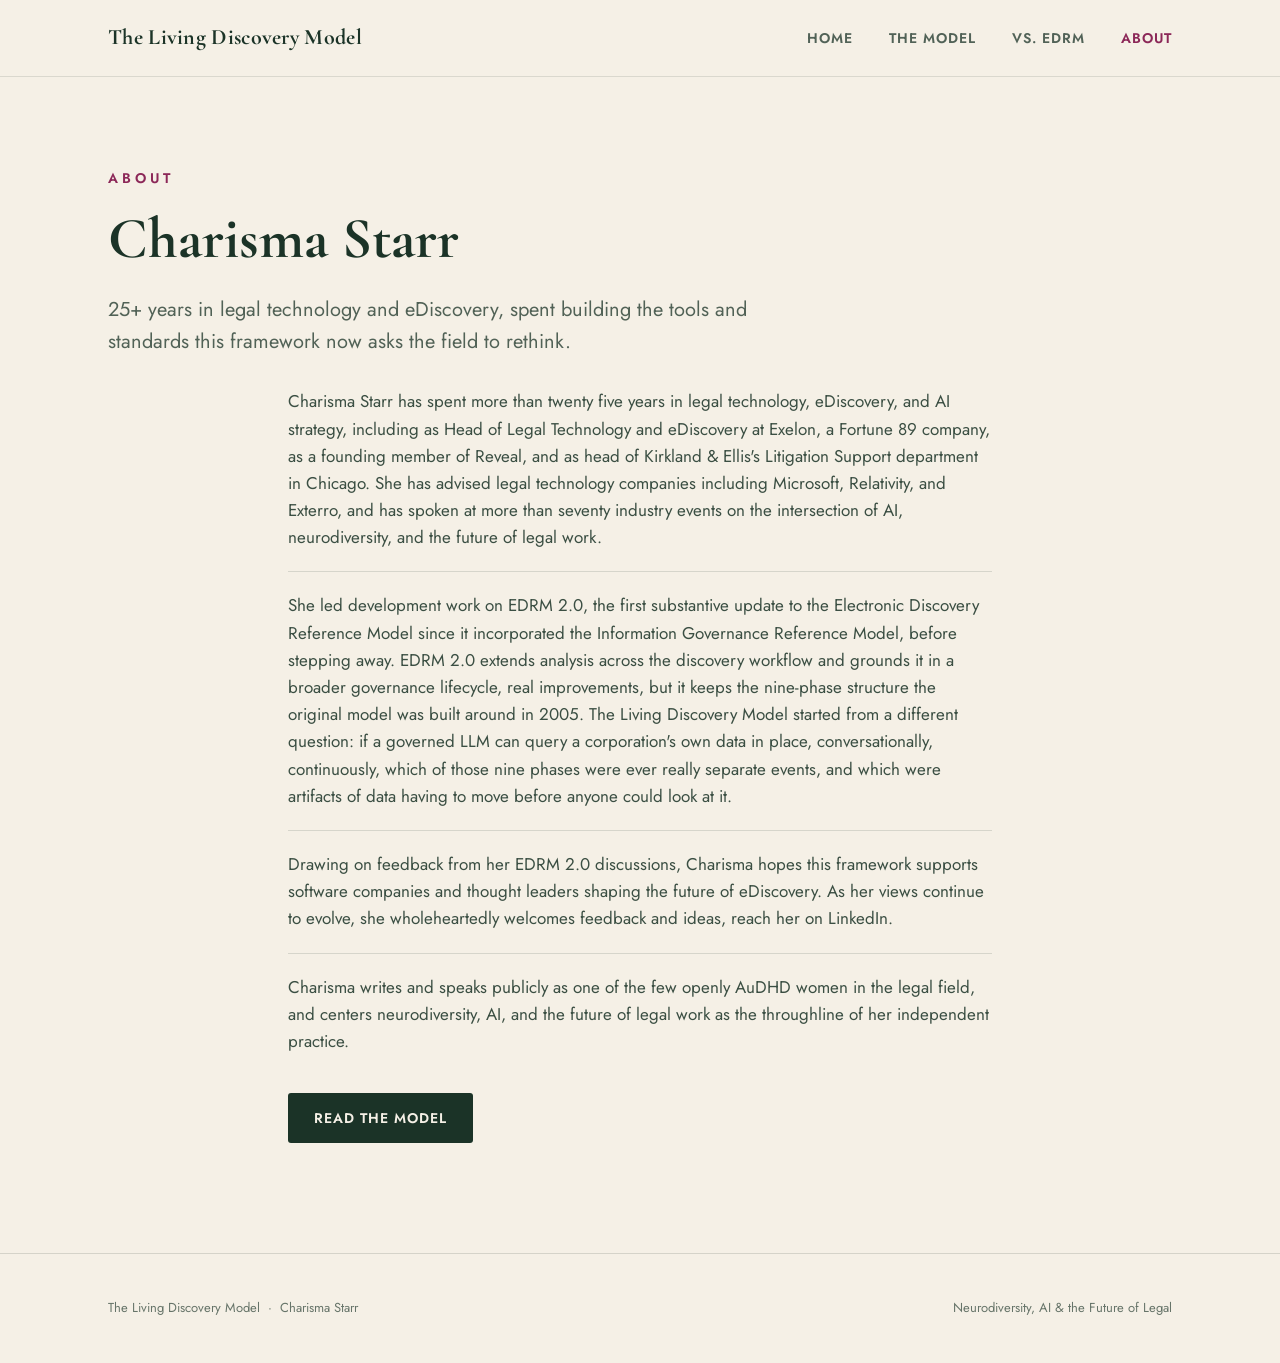
==== about.html @ ae033e1f "Add PDF and  initial files" ====
<!DOCTYPE html>
<html lang="en">
<head>
<meta charset="UTF-8">
<meta name="viewport" content="width=device-width, initial-scale=1.0">
<title>About — The Living Discovery Model</title>
<meta name="description" content="About Charisma Starr and the origin of the Living Discovery Model.">
<link rel="canonical" href="https://livingdiscoverymodel.org/about.html">

<meta property="og:type" content="profile">
<meta property="og:url" content="https://livingdiscoverymodel.org/about.html">
<meta property="og:title" content="About — The Living Discovery Model">
<meta property="og:description" content="About Charisma Starr and the origin of the Living Discovery Model.">
<meta property="og:image" content="https://livingdiscoverymodel.org/assets/img/og-image.png">
<meta property="og:image:width" content="1200">
<meta property="og:image:height" content="630">

<meta name="twitter:card" content="summary_large_image">
<meta name="twitter:title" content="About — The Living Discovery Model">
<meta name="twitter:description" content="About Charisma Starr and the origin of the Living Discovery Model.">
<meta name="twitter:image" content="https://livingdiscoverymodel.org/assets/img/og-image.png">

<link rel="stylesheet" href="assets/css/style.css">
</head>
<body>

<nav class="nav">
  <div class="wrap">
    <a href="index.html" class="brand">The Living Discovery Model</a>
    <button class="nav-toggle" aria-label="Menu" onclick="document.getElementById('navlinks').classList.toggle('open')">&#9776;</button>
    <ul id="navlinks">
      <li><a class="link" href="index.html">Home</a></li>
      <li><a class="link" href="model.html">The Model</a></li>
      <li><a class="link" href="vs-edrm.html">Vs. EDRM</a></li>
      <li><a class="link active" href="about.html">About</a></li>
    </ul>
  </div>
</nav>

<header class="hero" style="padding-bottom:20px;">
  <div class="wrap">
    <div class="eyebrow">About</div>
    <h1 style="font-size:clamp(36px,5vw,58px);">Charisma Starr</h1>
    <p class="sub">25+ years in legal technology and eDiscovery, spent building the tools and standards this framework now asks the field to rethink.</p>
  </div>
</header>

<section style="padding-top:10px;">
  <div class="wrap" style="max-width:760px;">
    <p style="font-size:17px; opacity:0.85;">Charisma Starr has spent more than twenty five years in legal technology, eDiscovery, and AI strategy, including as Head of Legal Technology and eDiscovery at Exelon, a Fortune 89 company, as a founding member of Reveal, and as head of Kirkland &amp; Ellis's Litigation Support department in Chicago. She has advised legal technology companies including Microsoft, Relativity, and Exterro, and has spoken at more than seventy industry events on the intersection of AI, neurodiversity, and the future of legal work.</p>

    <div class="divider"></div>

    <p style="font-size:17px; opacity:0.85;">She led development work on EDRM 2.0, the first substantive update to the Electronic Discovery Reference Model since it incorporated the Information Governance Reference Model, before stepping away. EDRM 2.0 extends analysis across the discovery workflow and grounds it in a broader governance lifecycle, real improvements, but it keeps the nine-phase structure the original model was built around in 2005. The Living Discovery Model started from a different question: if a governed LLM can query a corporation's own data in place, conversationally, continuously, which of those nine phases were ever really separate events, and which were artifacts of data having to move before anyone could look at it.</p>

    <div class="divider"></div>

    <p style="font-size:17px; opacity:0.85;">Drawing on feedback from her EDRM 2.0 discussions, Charisma hopes this framework supports software companies and thought leaders shaping the future of eDiscovery. As her views continue to evolve, she wholeheartedly welcomes feedback and ideas, reach her on LinkedIn.</p>

    <div class="divider"></div>

    <p style="font-size:17px; opacity:0.85;">Charisma writes and speaks publicly as one of the few openly AuDHD women in the legal field, and centers neurodiversity, AI, and the future of legal work as the throughline of her independent practice.</p>

    <div class="cta-row">
      <a href="model.html" class="btn btn-primary">Read the model</a>
    </div>
  </div>
</section>

<footer>
  <div class="wrap">
    <span>The Living Discovery Model &nbsp;·&nbsp; Charisma Starr</span>
    <span>Neurodiversity, AI &amp; the Future of Legal</span>
  </div>
</footer>

</body>
</html>
---- assets/css/style.css ----
@import url('https://fonts.googleapis.com/css2?family=Cormorant+Garamond:wght@500;700&family=Jost:wght@400;500;600&display=swap');

:root {
  --cream: #F5F0E6;
  --forest: #1B3327;
  --fuchsia: #8C2858;
  --c1: #1B3327;
  --c2: #3F5A46;
  --c3: #8C2858;
  --c4: #A8447B;
  --c5: #6B1E42;
  --ink: #1B3327;
  --max: 1120px;
}

* { margin:0; padding:0; box-sizing:border-box; }

html { scroll-behavior: smooth; }

body {
  background: var(--cream);
  color: var(--ink);
  font-family: 'Jost', sans-serif;
  font-weight: 400;
  line-height: 1.6;
  -webkit-font-smoothing: antialiased;
}

h1, h2, h3, .display {
  font-family: 'Cormorant Garamond', serif;
  font-weight: 700;
  color: var(--forest);
  line-height: 1.12;
}

a { color: inherit; }

.wrap { max-width: var(--max); margin: 0 auto; padding: 0 28px; }

/* Nav */
.nav {
  position: sticky; top: 0; z-index: 50;
  background: rgba(245,240,230,0.92); backdrop-filter: blur(6px);
  border-bottom: 1px solid rgba(27,51,39,0.12);
}
.nav .wrap { display:flex; align-items:center; justify-content:space-between; height:76px; }
.nav .brand { font-family:'Cormorant Garamond',serif; font-weight:700; font-size:22px; color:var(--forest); text-decoration:none; letter-spacing:0.3px; }
.nav ul { list-style:none; display:flex; gap:36px; }
.nav a.link { text-decoration:none; font-size:14px; letter-spacing:1px; text-transform:uppercase; color:var(--forest); opacity:0.75; font-weight:600; transition:opacity .15s; }
.nav a.link:hover, .nav a.link.active { opacity:1; color:var(--fuchsia); }
.nav-toggle { display:none; }

@media (max-width: 760px) {
  .nav ul { position:fixed; top:76px; left:0; right:0; background:var(--cream); flex-direction:column; gap:0; border-bottom:1px solid rgba(27,51,39,0.12); max-height:0; overflow:hidden; transition:max-height .25s ease; }
  .nav ul.open { max-height:400px; }
  .nav ul li { border-top:1px solid rgba(27,51,39,0.08); }
  .nav a.link { display:block; padding:18px 28px; }
  .nav-toggle { display:block; background:none; border:none; font-size:26px; color:var(--forest); cursor:pointer; line-height:1; }
}

/* Hero */
.hero { padding: 90px 0 60px; position:relative; overflow:hidden; }
.hero .ring { position:absolute; border-radius:50%; border:2px solid rgba(27,51,39,0.06); width:640px; height:640px; top:-260px; right:-220px; pointer-events:none; }
.eyebrow { font-size:14px; letter-spacing:4px; text-transform:uppercase; color:var(--fuchsia); font-weight:600; margin-bottom:18px; }
.hero h1 { font-size:clamp(40px, 6vw, 74px); max-width: 820px; }
.hero .sub { font-size:20px; color:var(--forest); opacity:0.75; max-width:640px; margin-top:22px; }
.hero .byline { margin-top:26px; font-size:14px; letter-spacing:2px; text-transform:uppercase; color:var(--fuchsia); font-weight:600; }

.cta-row { margin-top:38px; display:flex; gap:16px; flex-wrap:wrap; }
.btn { display:inline-block; padding:14px 26px; border-radius:3px; font-size:14px; letter-spacing:1px; text-transform:uppercase; font-weight:600; text-decoration:none; transition: transform .15s ease, opacity .15s ease; }
.btn:hover { transform: translateY(-1px); }
.btn-primary { background: var(--forest); color: var(--cream); }
.btn-ghost { background:transparent; color:var(--forest); border:1.5px solid rgba(27,51,39,0.35); }

/* Sections */
section { padding: 70px 0; }
.section-title { font-size: clamp(30px, 4vw, 42px); }
.section-kicker { font-size:13px; letter-spacing:3px; text-transform:uppercase; color:var(--fuchsia); font-weight:600; margin-bottom:14px; }
.lede { font-size:19px; color:var(--forest); opacity:0.8; max-width:740px; margin-top:16px; }

.figure { margin-top: 46px; border-radius:6px; overflow:hidden; border:1px solid rgba(27,51,39,0.12); }
.figure img { display:block; width:100%; height:auto; }
.figure-caption { margin-top:14px; font-size:14px; color:var(--forest); opacity:0.6; }

/* Stage cards */
.stage-grid { display:grid; grid-template-columns: repeat(5, 1fr); gap:2px; margin-top:46px; background:rgba(27,51,39,0.12); border-radius:6px; overflow:hidden; }
.stage-card { background: var(--cream); padding:28px 22px; min-height:230px; display:flex; flex-direction:column; }
.stage-card .n { font-family:'Cormorant Garamond',serif; font-weight:700; font-size:30px; }
.stage-card .t { font-family:'Cormorant Garamond',serif; font-weight:700; font-size:20px; margin-top:8px; color:var(--forest); line-height:1.15; }
.stage-card .w { font-size:11px; letter-spacing:1px; text-transform:uppercase; font-weight:600; margin-top:10px; opacity:0.85; }
.stage-card .d { font-size:14px; color:var(--forest); opacity:0.75; margin-top:12px; line-height:1.5; flex:1; }
.s1 .n, .s1 .w { color:var(--c1); } .s2 .n, .s2 .w { color:var(--c2); } .s3 .n, .s3 .w { color:var(--c3); }
.s4 .n, .s4 .w { color:var(--c4); } .s5 .n, .s5 .w { color:var(--c5); }

@media (max-width: 900px) {
  .stage-grid { grid-template-columns: 1fr; }
}

/* Foundation band */
.foundation { margin-top:2px; background: var(--forest); color:var(--cream); padding:34px 32px; border-radius: 0 0 6px 6px; display:flex; align-items:baseline; gap:26px; flex-wrap:wrap; }
.foundation h3 { color:var(--cream); font-size:26px; }
.foundation p { opacity:0.85; font-size:15px; max-width:640px; }

/* Comparison table */
.compare { margin-top:44px; border-collapse:collapse; width:100%; }
.compare th, .compare td { text-align:left; padding:16px 18px; border-bottom:1px solid rgba(27,51,39,0.14); font-size:15px; vertical-align:top; }
.compare th { font-family:'Cormorant Garamond',serif; font-weight:700; font-size:18px; color:var(--forest); }
.compare td.old { color:var(--forest); opacity:0.55; }
.compare td.new { color:var(--forest); font-weight:500; }

/* Quote / callout */
.callout { margin-top:60px; background:var(--forest); color:var(--cream); border-radius:6px; padding:52px 44px; }
.callout .kicker { font-size:13px; letter-spacing:3px; text-transform:uppercase; color:#7FBF9E; font-weight:600; margin-bottom:16px; }
.callout .q { font-family:'Cormorant Garamond',serif; font-weight:700; font-size: clamp(26px, 3.4vw, 38px); line-height:1.28; max-width:820px; }
.callout p.body-text { margin-top:20px; opacity:0.85; font-size:16px; max-width:720px; }

/* Two-col */
.twocol { display:grid; grid-template-columns: 1fr 1fr; gap:60px; align-items:start; }
@media (max-width: 800px) { .twocol { grid-template-columns:1fr; } }

/* Footer */
footer { border-top:1px solid rgba(27,51,39,0.15); padding:44px 0; margin-top:40px; }
footer .wrap { display:flex; justify-content:space-between; flex-wrap:wrap; gap:14px; font-size:13px; opacity:0.65; }

.divider { height:1px; background:rgba(27,51,39,0.14); margin:20px 0; }

.tag-pill { display:inline-block; font-size:12px; letter-spacing:1px; text-transform:uppercase; font-weight:600; color:var(--fuchsia); border:1px solid rgba(140,40,88,0.35); padding:5px 12px; border-radius:20px; }
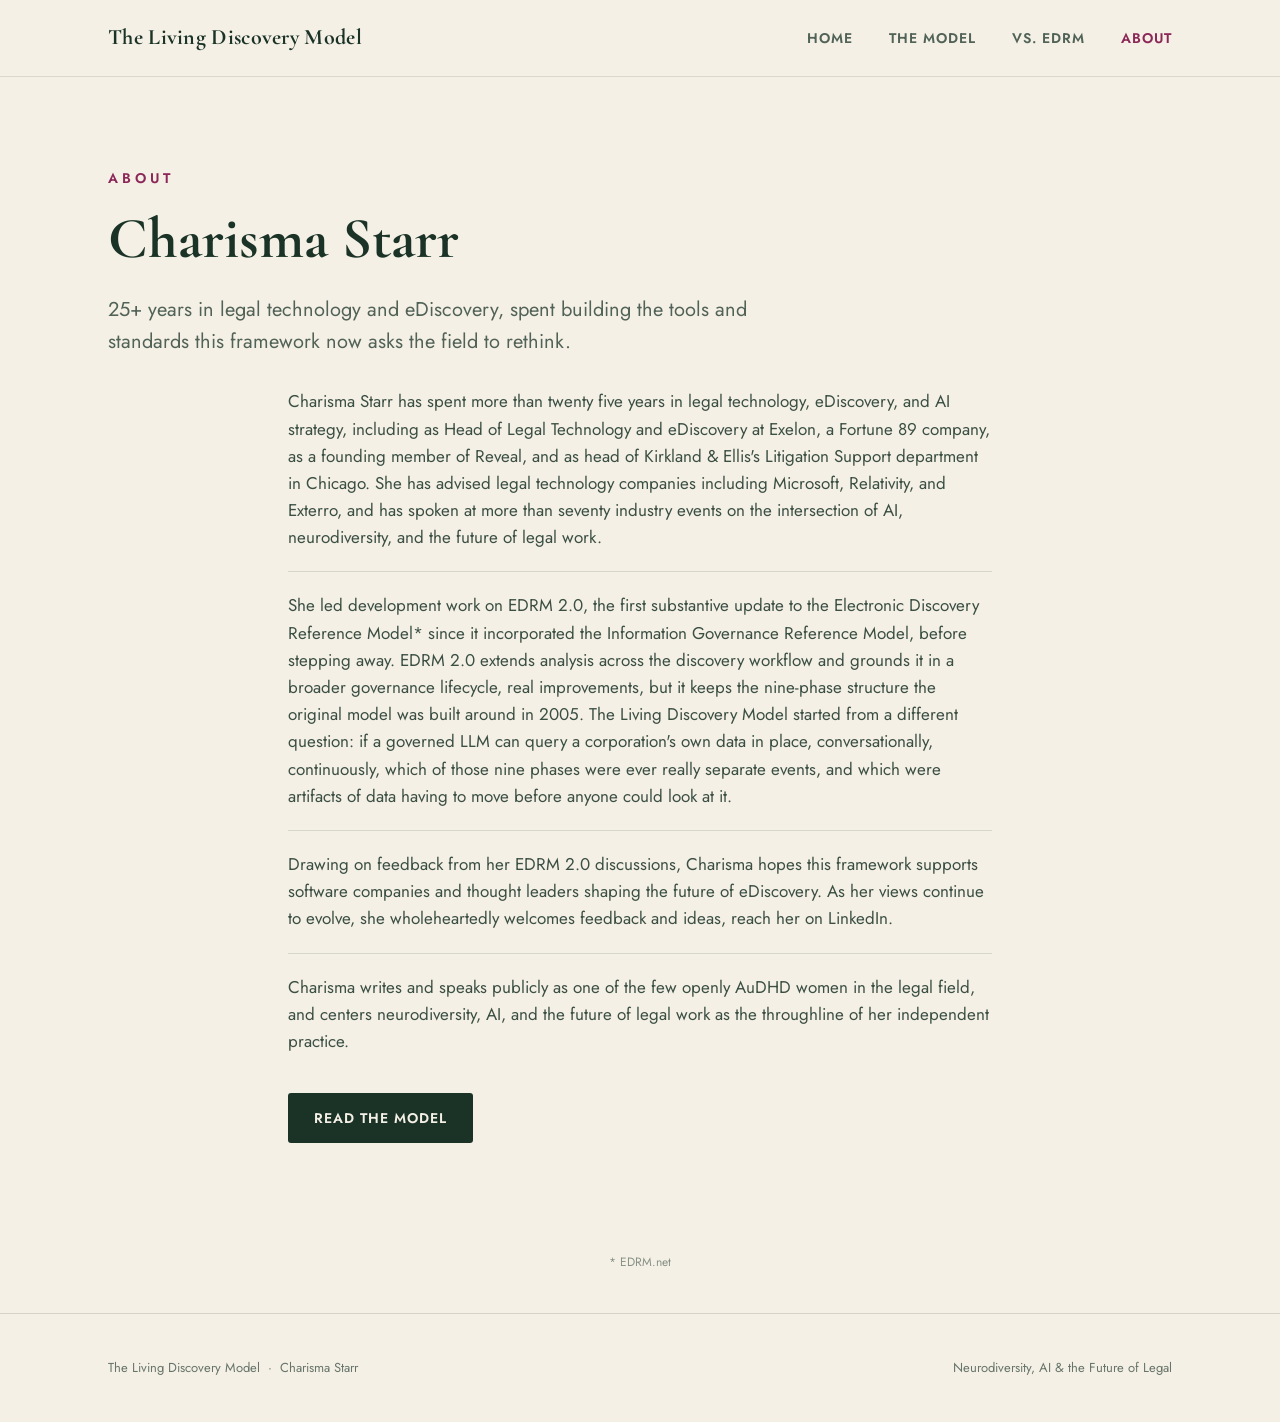
==== commit 714c0e84: "Version 3 update Changes to reference EDRM and fix preservation and flowchart." ====
--- a/about.html
+++ b/about.html
@@ -51,7 +51,7 @@
 
     <div class="divider"></div>
 
-    <p style="font-size:17px; opacity:0.85;">She led development work on EDRM 2.0, the first substantive update to the Electronic Discovery Reference Model since it incorporated the Information Governance Reference Model, before stepping away. EDRM 2.0 extends analysis across the discovery workflow and grounds it in a broader governance lifecycle, real improvements, but it keeps the nine-phase structure the original model was built around in 2005. The Living Discovery Model started from a different question: if a governed LLM can query a corporation's own data in place, conversationally, continuously, which of those nine phases were ever really separate events, and which were artifacts of data having to move before anyone could look at it.</p>
+    <p style="font-size:17px; opacity:0.85;">She led development work on EDRM 2.0, the first substantive update to the Electronic Discovery Reference Model* since it incorporated the Information Governance Reference Model, before stepping away. EDRM 2.0 extends analysis across the discovery workflow and grounds it in a broader governance lifecycle, real improvements, but it keeps the nine-phase structure the original model was built around in 2005. The Living Discovery Model started from a different question: if a governed LLM can query a corporation's own data in place, conversationally, continuously, which of those nine phases were ever really separate events, and which were artifacts of data having to move before anyone could look at it.</p>
 
     <div class="divider"></div>
 
@@ -67,6 +67,8 @@
   </div>
 </section>
 
+<p style="text-align:center; font-size:12px; opacity:0.5; margin-top:40px;">* EDRM.net</p>
+
 <footer>
   <div class="wrap">
     <span>The Living Discovery Model &nbsp;·&nbsp; Charisma Starr</span>
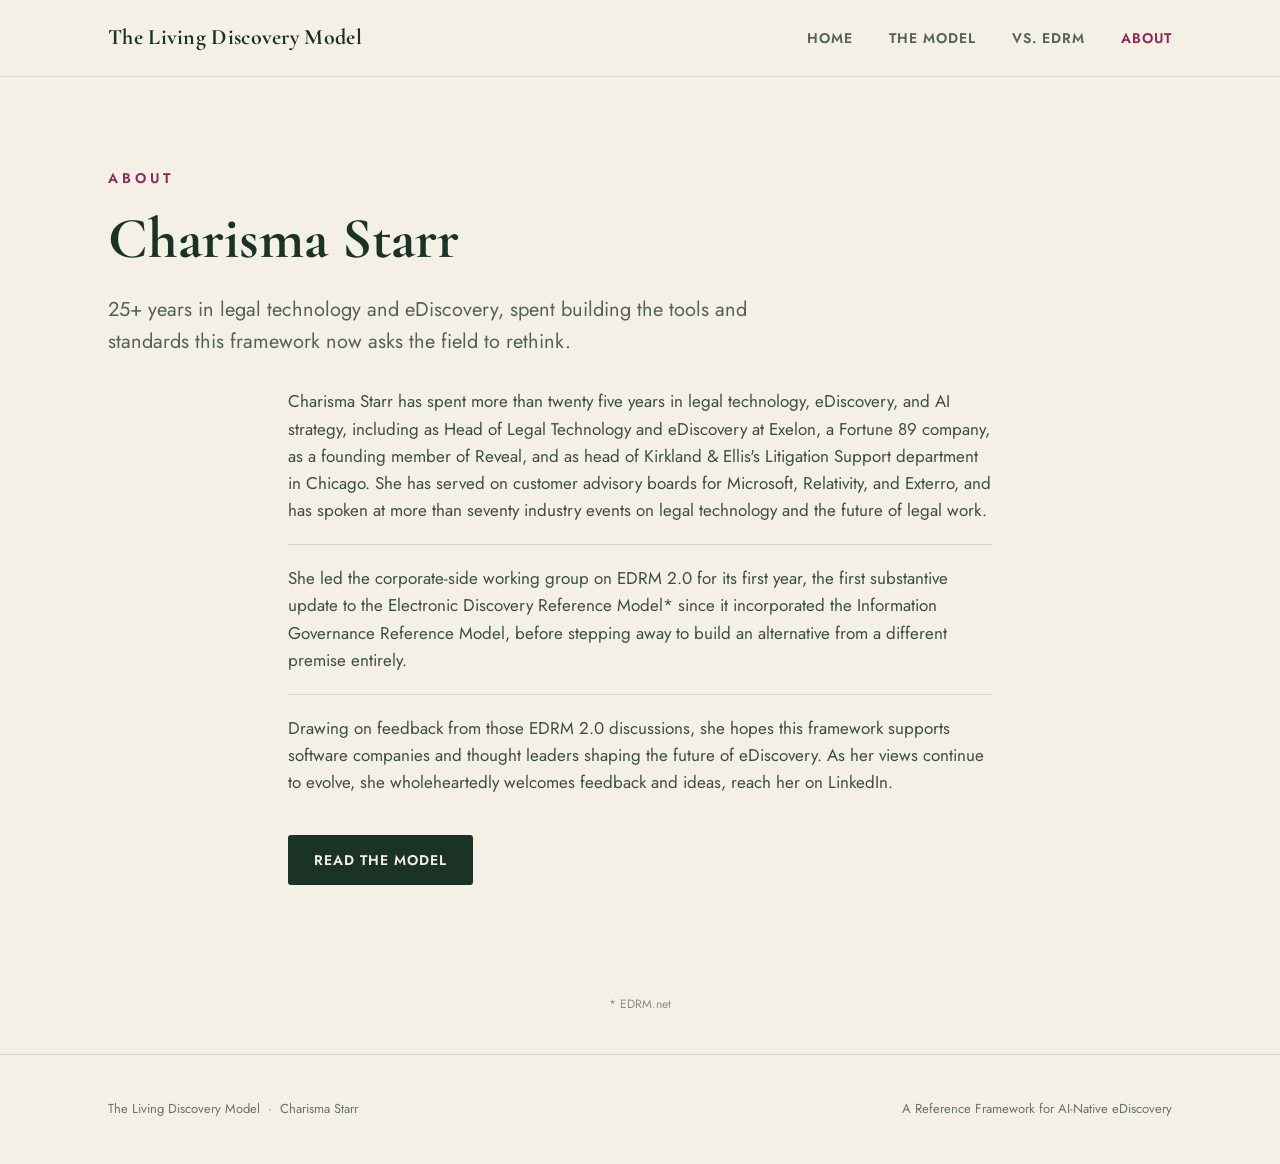
==== commit e8438bbe: "Add files via upload Update about" ====
--- a/about.html
+++ b/about.html
@@ -47,19 +47,15 @@
 
 <section style="padding-top:10px;">
   <div class="wrap" style="max-width:760px;">
-    <p style="font-size:17px; opacity:0.85;">Charisma Starr has spent more than twenty five years in legal technology, eDiscovery, and AI strategy, including as Head of Legal Technology and eDiscovery at Exelon, a Fortune 89 company, as a founding member of Reveal, and as head of Kirkland &amp; Ellis's Litigation Support department in Chicago. She has advised legal technology companies including Microsoft, Relativity, and Exterro, and has spoken at more than seventy industry events on the intersection of AI, neurodiversity, and the future of legal work.</p>
+    <p style="font-size:17px; opacity:0.85;">Charisma Starr has spent more than twenty five years in legal technology, eDiscovery, and AI strategy, including as Head of Legal Technology and eDiscovery at Exelon, a Fortune 89 company, as a founding member of Reveal, and as head of Kirkland &amp; Ellis's Litigation Support department in Chicago. She has served on customer advisory boards for Microsoft, Relativity, and Exterro, and has spoken at more than seventy industry events on legal technology and the future of legal work.</p>
 
     <div class="divider"></div>
 
-    <p style="font-size:17px; opacity:0.85;">She led development work on EDRM 2.0, the first substantive update to the Electronic Discovery Reference Model* since it incorporated the Information Governance Reference Model, before stepping away. EDRM 2.0 extends analysis across the discovery workflow and grounds it in a broader governance lifecycle, real improvements, but it keeps the nine-phase structure the original model was built around in 2005. The Living Discovery Model started from a different question: if a governed LLM can query a corporation's own data in place, conversationally, continuously, which of those nine phases were ever really separate events, and which were artifacts of data having to move before anyone could look at it.</p>
+    <p style="font-size:17px; opacity:0.85;">She led the corporate-side working group on EDRM 2.0 for its first year, the first substantive update to the Electronic Discovery Reference Model* since it incorporated the Information Governance Reference Model, before stepping away to build an alternative from a different premise entirely.</p>
 
     <div class="divider"></div>
 
-    <p style="font-size:17px; opacity:0.85;">Drawing on feedback from her EDRM 2.0 discussions, Charisma hopes this framework supports software companies and thought leaders shaping the future of eDiscovery. As her views continue to evolve, she wholeheartedly welcomes feedback and ideas, reach her on LinkedIn.</p>
-
-    <div class="divider"></div>
-
-    <p style="font-size:17px; opacity:0.85;">Charisma writes and speaks publicly as one of the few openly AuDHD women in the legal field, and centers neurodiversity, AI, and the future of legal work as the throughline of her independent practice.</p>
+    <p style="font-size:17px; opacity:0.85;">Drawing on feedback from those EDRM 2.0 discussions, she hopes this framework supports software companies and thought leaders shaping the future of eDiscovery. As her views continue to evolve, she wholeheartedly welcomes feedback and ideas, reach her on LinkedIn.</p>
 
     <div class="cta-row">
       <a href="model.html" class="btn btn-primary">Read the model</a>
@@ -72,7 +68,7 @@
 <footer>
   <div class="wrap">
     <span>The Living Discovery Model &nbsp;·&nbsp; Charisma Starr</span>
-    <span>Neurodiversity, AI &amp; the Future of Legal</span>
+    <span>A Reference Framework for AI-Native eDiscovery</span>
   </div>
 </footer>
 
